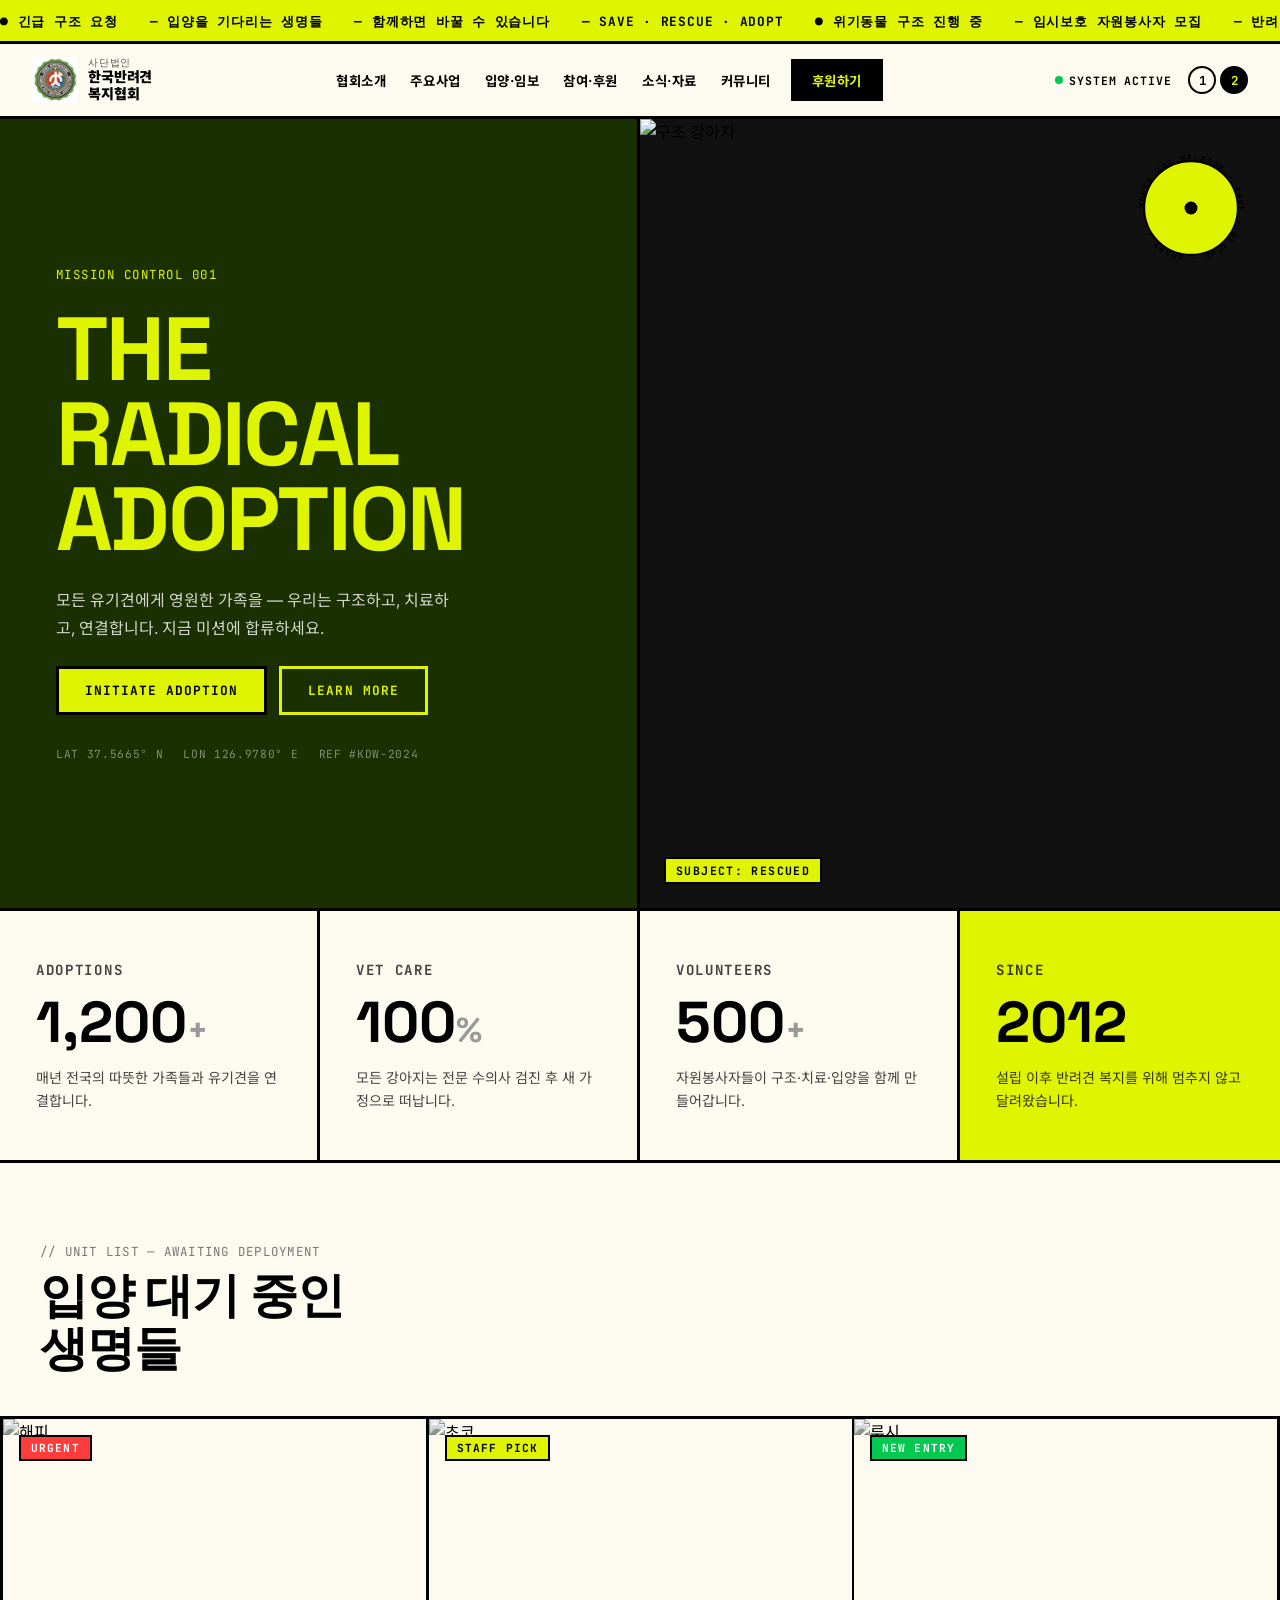
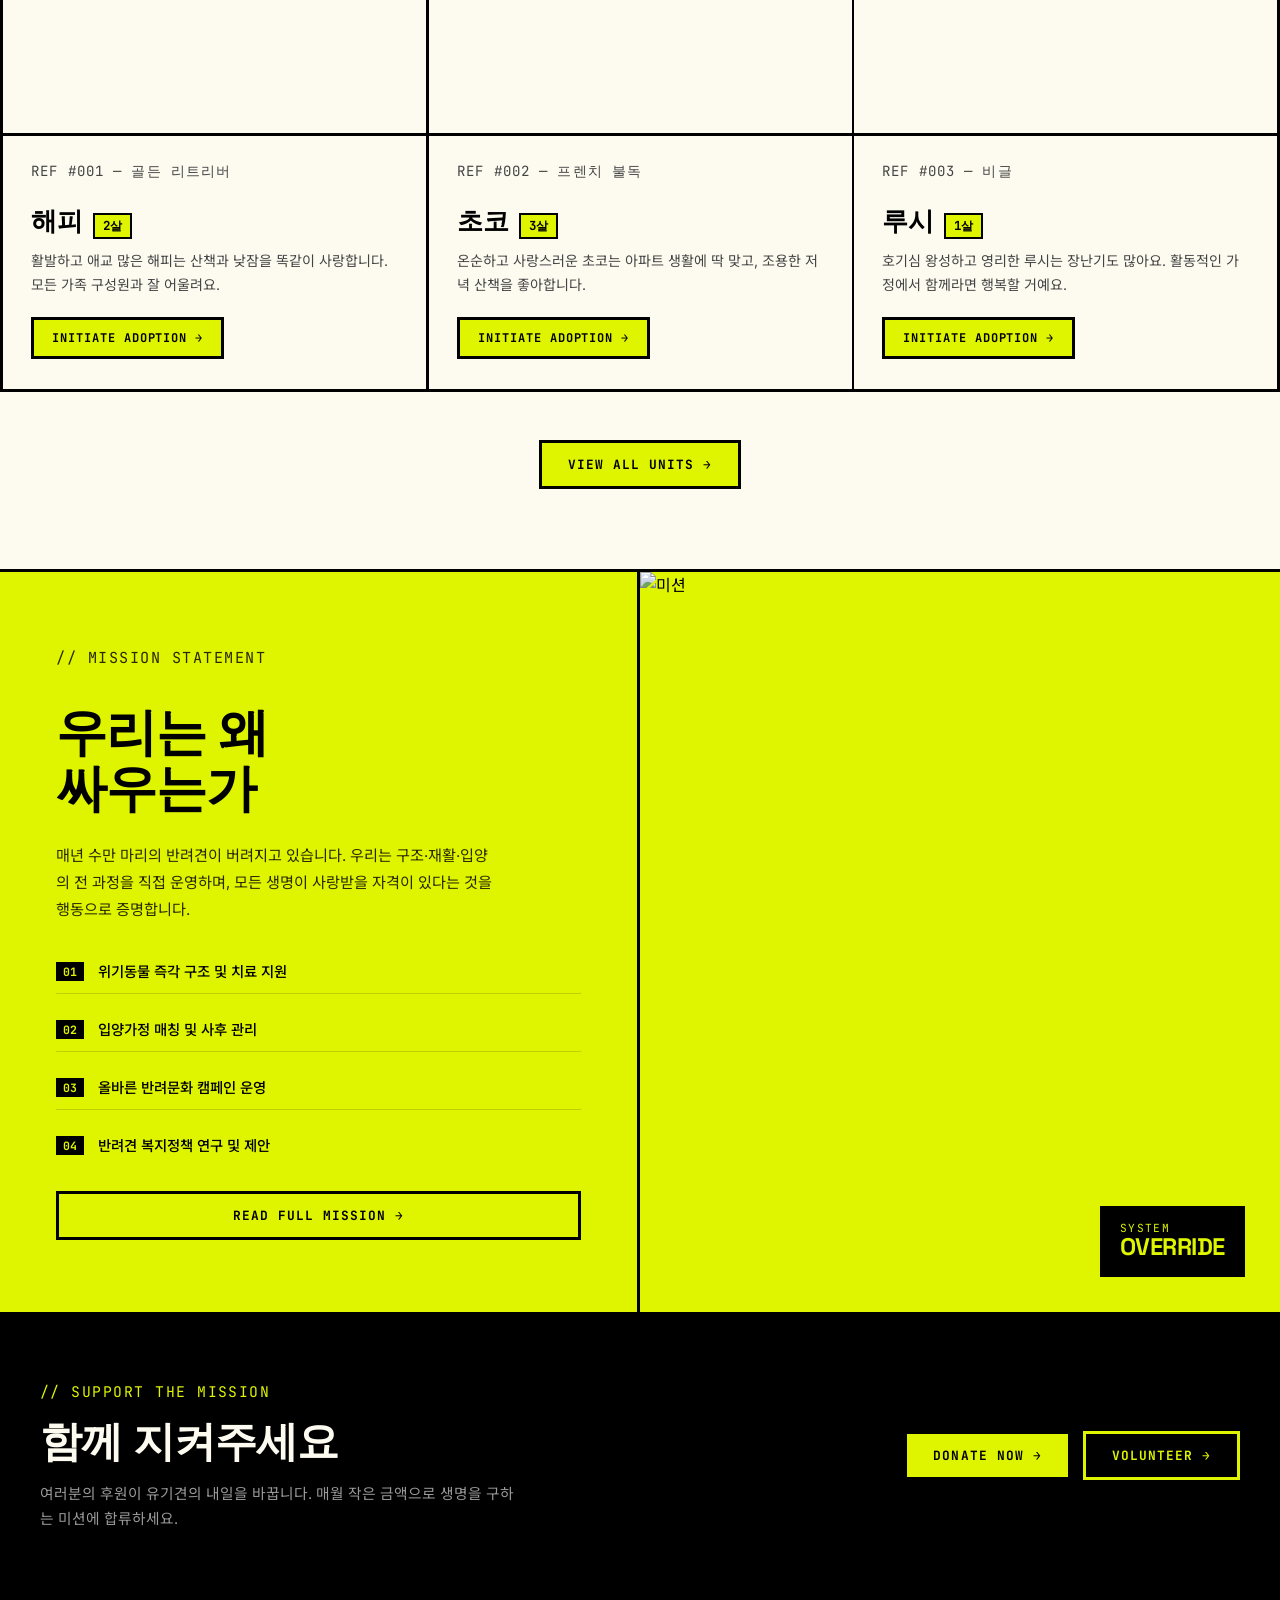
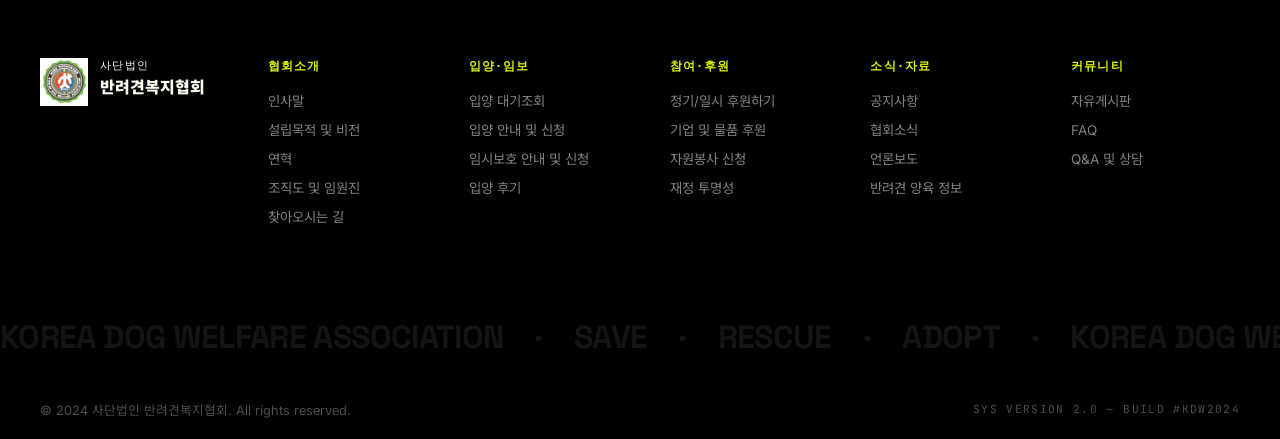
==== index2.html @ 57bcded6 "Add design v2 (Neo-Brutalism) with version switcher - index2.html: Neo-Brutalist design — Space Grot" ====
<!DOCTYPE html>
<html lang="ko">
<head>
  <meta charset="UTF-8" />
  <meta name="viewport" content="width=device-width, initial-scale=1.0" />
  <title>사단법인 반려견복지협회 — MISSION CONTROL</title>
  <link rel="preconnect" href="https://fonts.googleapis.com">
  <link rel="preconnect" href="https://fonts.gstatic.com" crossorigin>
  <link href="https://fonts.googleapis.com/css2?family=Space+Grotesk:wght@700;900&family=JetBrains+Mono:wght@400;700&family=Inter:wght@400;500;700&family=Noto+Sans+KR:wght@400;500;700;900&display=swap" rel="stylesheet">
  <link href="/style2.css" rel="stylesheet">
</head>
<body>

  <!-- ===== TICKER ===== -->
  <div class="ticker-wrap">
    <div class="ticker-track">
      <span>● 긴급 구조 요청</span>
      <span>— 입양을 기다리는 생명들</span>
      <span>— 함께하면 바꿀 수 있습니다</span>
      <span>— SAVE · RESCUE · ADOPT</span>
      <span>● 위기동물 구조 진행 중</span>
      <span>— 임시보호 자원봉사자 모집</span>
      <span>— 반려견 복지정책 연구</span>
      <span>— JOIN THE MISSION</span>
      <span>● 긴급 구조 요청</span>
      <span>— 입양을 기다리는 생명들</span>
      <span>— 함께하면 바꿀 수 있습니다</span>
      <span>— SAVE · RESCUE · ADOPT</span>
      <span>● 위기동물 구조 진행 중</span>
      <span>— 임시보호 자원봉사자 모집</span>
      <span>— 반려견 복지정책 연구</span>
      <span>— JOIN THE MISSION</span>
    </div>
  </div>

  <!-- ===== HEADER ===== -->
  <header class="site-header2" id="siteHeader">
    <div class="hd-grid">

      <a href="/index2.html" class="logo2">
        <img src="img/logo.png" alt="반려견복지협회 로고" class="logo2-img">
        <span class="logo2-texts">
          <span class="logo2-sub">사단법인</span>
          <span class="logo2-main">한국반려견<br>복지협회</span>
        </span>
      </a>

      <nav class="main-nav" id="mainNav">
        <ul class="nav-list2">
          <li class="nav-item2 has-sub">
            <a href="/about">협회소개</a>
            <ul class="sub-menu2">
              <li><a href="/about/greeting">인사말</a></li>
              <li><a href="/about/vision">설립목적 및 비전</a></li>
              <li><a href="/about/history">연혁</a></li>
              <li><a href="/about/organization">조직도 및 임원진</a></li>
              <li><a href="/about/location">찾아오시는 길</a></li>
            </ul>
          </li>
          <li class="nav-item2 has-sub">
            <a href="/business">주요사업</a>
            <ul class="sub-menu2">
              <li><a href="/business/rescue">위기동물 구조 및 치료</a></li>
              <li><a href="/business/adoption">유기견 입양지원</a></li>
              <li><a href="/business/campaign">올바른 반려문화 캠페인</a></li>
              <li><a href="/business/policy">반려견 복지정책 연구</a></li>
            </ul>
          </li>
          <li class="nav-item2 has-sub">
            <a href="/adopt">입양·임보</a>
            <ul class="sub-menu2">
              <li><a href="/adopt/list">입양 대기조회</a></li>
              <li><a href="/adopt/guide">입양 안내 및 신청</a></li>
              <li><a href="/adopt/foster">임시보호 안내 및 신청</a></li>
              <li><a href="/adopt/reviews">입양 후기</a></li>
            </ul>
          </li>
          <li class="nav-item2 has-sub">
            <a href="/support">참여·후원</a>
            <ul class="sub-menu2">
              <li><a href="/support/donate">정기/일시 후원하기</a></li>
              <li><a href="/support/corporate">기업 및 물품 후원</a></li>
              <li><a href="/support/volunteer">자원봉사 신청</a></li>
              <li><a href="/support/transparency">재정 투명성(사용내역)</a></li>
            </ul>
          </li>
          <li class="nav-item2 has-sub">
            <a href="/news">소식·자료</a>
            <ul class="sub-menu2">
              <li><a href="/news/notice">공지사항</a></li>
              <li><a href="/news/association">협회소식</a></li>
              <li><a href="/news/press">언론보도</a></li>
              <li><a href="/news/information">반려견 양육 정보</a></li>
              <li><a href="/news/reports">발간자료 및 리포트</a></li>
            </ul>
          </li>
          <li class="nav-item2 has-sub">
            <a href="/community">커뮤니티</a>
            <ul class="sub-menu2">
              <li><a href="/community/freeboard">자유게시판</a></li>
              <li><a href="/community/faq">FAQ (자주 묻는 질문)</a></li>
              <li><a href="/community/qna">Q&amp;A 및 상담</a></li>
            </ul>
          </li>
          <li class="nav-item2">
            <a href="/support/donate" class="nav-cta2">후원하기</a>
          </li>
        </ul>
      </nav>

      <div class="hd-right">
        <span class="sys-status"><span class="status-dot"></span>SYSTEM ACTIVE</span>
        <div class="ver-switcher">
          <a href="/index.html"  class="ver-btn">1</a>
          <a href="/index2.html" class="ver-btn ver-active">2</a>
        </div>
        <button class="hamburger" id="hamburger" aria-label="메뉴 열기">
          <span></span><span></span><span></span>
        </button>
      </div>

    </div>
  </header>

  <!-- ===== HERO ===== -->
  <section class="hero2">
    <div class="hero2-text">
      <p class="mission-label">MISSION CONTROL 001</p>
      <h1>THE<br>RADICAL<br>ADOPTION</h1>
      <p class="hero2-desc">모든 유기견에게 영원한 가족을 — 우리는 구조하고, 치료하고, 연결합니다. 지금 미션에 합류하세요.</p>
      <div class="hero2-btns">
        <a href="/adopt/list"  class="btn-brutal">INITIATE ADOPTION</a>
        <a href="/about"       class="btn-brutal btn-outline2">LEARN MORE</a>
      </div>
      <div class="hero2-coords">
        <span>LAT 37.5665° N</span>
        <span>LON 126.9780° E</span>
        <span>REF #KDW-2024</span>
      </div>
    </div>

    <div class="hero2-visual">
      <div class="hero2-img-box">
        <img src="https://images.unsplash.com/photo-1587300003388-59208cc962cb?w=700&q=80" alt="구조 강아지">
        <div class="img-label">SUBJECT: RESCUED</div>
      </div>
      <div class="rotating-badge" aria-hidden="true">
        <svg viewBox="0 0 200 200" xmlns="http://www.w3.org/2000/svg">
          <defs>
            <path id="circ" d="M100,100 m-72,0 a72,72 0 1,1 144,0 a72,72 0 1,1 -144,0"/>
          </defs>
          <circle cx="100" cy="100" r="72" fill="#DFF500" stroke="#000" stroke-width="3"/>
          <circle cx="100" cy="100" r="10" fill="#000"/>
          <text font-family="JetBrains Mono, monospace" font-size="13" font-weight="700" fill="#000" letter-spacing="2">
            <textPath href="#circ">KOREA DOG WELFARE · SAVE · RESCUE · ADOPT · </textPath>
          </text>
        </svg>
      </div>
    </div>
  </section>

  <!-- ===== STATS ===== -->
  <section class="stats2">
    <div class="stats2-grid">
      <div class="stat2-card">
        <p class="stat2-label">ADOPTIONS</p>
        <h2>1,200<span>+</span></h2>
        <p>매년 전국의 따뜻한 가족들과 유기견을 연결합니다.</p>
      </div>
      <div class="stat2-card">
        <p class="stat2-label">VET CARE</p>
        <h2>100<span>%</span></h2>
        <p>모든 강아지는 전문 수의사 검진 후 새 가정으로 떠납니다.</p>
      </div>
      <div class="stat2-card">
        <p class="stat2-label">VOLUNTEERS</p>
        <h2>500<span>+</span></h2>
        <p>자원봉사자들이 구조·치료·입양을 함께 만들어갑니다.</p>
      </div>
      <div class="stat2-card stat2-card--yellow">
        <p class="stat2-label">SINCE</p>
        <h2>2012</h2>
        <p>설립 이후 반려견 복지를 위해 멈추지 않고 달려왔습니다.</p>
      </div>
    </div>
  </section>

  <!-- ===== DOG CARDS ===== -->
  <section class="dogs2">
    <div class="dogs2-header">
      <p class="section-mono">// UNIT LIST — AWAITING DEPLOYMENT</p>
      <h2>입양 대기 중인<br>생명들</h2>
    </div>
    <div class="dogs2-grid">

      <div class="dog2-card" data-tilt>
        <div class="dog2-sticker sticker-urgent">URGENT</div>
        <div class="dog2-photo">
          <img src="https://images.unsplash.com/photo-1552053831-71594a27632d?w=600&q=80" alt="해피">
        </div>
        <div class="dog2-body">
          <p class="dog2-ref">REF #001 — 골든 리트리버</p>
          <h3>해피 <span class="dog2-age">2살</span></h3>
          <p>활발하고 애교 많은 해피는 산책과 낮잠을 똑같이 사랑합니다. 모든 가족 구성원과 잘 어울려요.</p>
          <a href="/adopt/guide" class="btn-brutal btn-sm">INITIATE ADOPTION →</a>
        </div>
      </div>

      <div class="dog2-card" data-tilt>
        <div class="dog2-sticker sticker-pick">STAFF PICK</div>
        <div class="dog2-photo">
          <img src="https://images.unsplash.com/photo-1583512603805-3cc6b41f3edb?w=600&q=80" alt="초코">
        </div>
        <div class="dog2-body">
          <p class="dog2-ref">REF #002 — 프렌치 불독</p>
          <h3>초코 <span class="dog2-age">3살</span></h3>
          <p>온순하고 사랑스러운 초코는 아파트 생활에 딱 맞고, 조용한 저녁 산책을 좋아합니다.</p>
          <a href="/adopt/guide" class="btn-brutal btn-sm">INITIATE ADOPTION →</a>
        </div>
      </div>

      <div class="dog2-card" data-tilt>
        <div class="dog2-sticker sticker-new">NEW ENTRY</div>
        <div class="dog2-photo">
          <img src="https://images.unsplash.com/photo-1598133894008-61f7fdb8cc3a?w=600&q=80" alt="루시">
        </div>
        <div class="dog2-body">
          <p class="dog2-ref">REF #003 — 비글</p>
          <h3>루시 <span class="dog2-age">1살</span></h3>
          <p>호기심 왕성하고 영리한 루시는 장난기도 많아요. 활동적인 가정에서 함께라면 행복할 거예요.</p>
          <a href="/adopt/guide" class="btn-brutal btn-sm">INITIATE ADOPTION →</a>
        </div>
      </div>

    </div>
    <div class="dogs2-more">
      <a href="/adopt/list" class="btn-brutal">VIEW ALL UNITS →</a>
    </div>
  </section>

  <!-- ===== MISSION ===== -->
  <section class="mission2">
    <div class="mission2-inner">
      <div class="mission2-text">
        <p class="section-mono">// MISSION STATEMENT</p>
        <h2>우리는 왜<br>싸우는가</h2>
        <p>매년 수만 마리의 반려견이 버려지고 있습니다. 우리는 구조·재활·입양의 전 과정을 직접 운영하며, 모든 생명이 사랑받을 자격이 있다는 것을 행동으로 증명합니다.</p>
        <ul class="mission2-list">
          <li><span>01</span>위기동물 즉각 구조 및 치료 지원</li>
          <li><span>02</span>입양가정 매칭 및 사후 관리</li>
          <li><span>03</span>올바른 반려문화 캠페인 운영</li>
          <li><span>04</span>반려견 복지정책 연구 및 제안</li>
        </ul>
        <a href="/about/vision" class="btn-brutal">READ FULL MISSION →</a>
      </div>
      <div class="mission2-img">
        <img src="https://images.unsplash.com/photo-1561037404-61cd46aa615b?w=600&q=80" alt="미션">
        <div class="mission2-badge">
          <p class="mono-sm">SYSTEM</p>
          <p class="mono-lg">OVERRIDE</p>
        </div>
      </div>
    </div>
  </section>

  <!-- ===== SUPPORT CTA ===== -->
  <section class="cta2">
    <div class="cta2-inner">
      <div>
        <p class="section-mono">// SUPPORT THE MISSION</p>
        <h2>함께 지켜주세요</h2>
        <p>여러분의 후원이 유기견의 내일을 바꿉니다. 매월 작은 금액으로 생명을 구하는 미션에 합류하세요.</p>
      </div>
      <div class="cta2-btns">
        <a href="/support/donate"    class="btn-brutal">DONATE NOW →</a>
        <a href="/support/volunteer" class="btn-brutal btn-outline2">VOLUNTEER →</a>
      </div>
    </div>
  </section>

  <!-- ===== FOOTER ===== -->
  <footer class="footer2">
    <div class="footer2-top">
      <div class="footer2-brand">
        <img src="img/logo.png" alt="로고" class="footer2-logo-img">
        <div>
          <p class="mono-sm">사단법인</p>
          <p class="footer2-name">반려견복지협회</p>
        </div>
      </div>
      <div class="footer2-cols">
        <div class="footer2-col">
          <h5>협회소개</h5>
          <ul>
            <li><a href="/about/greeting">인사말</a></li>
            <li><a href="/about/vision">설립목적 및 비전</a></li>
            <li><a href="/about/history">연혁</a></li>
            <li><a href="/about/organization">조직도 및 임원진</a></li>
            <li><a href="/about/location">찾아오시는 길</a></li>
          </ul>
        </div>
        <div class="footer2-col">
          <h5>입양·임보</h5>
          <ul>
            <li><a href="/adopt/list">입양 대기조회</a></li>
            <li><a href="/adopt/guide">입양 안내 및 신청</a></li>
            <li><a href="/adopt/foster">임시보호 안내 및 신청</a></li>
            <li><a href="/adopt/reviews">입양 후기</a></li>
          </ul>
        </div>
        <div class="footer2-col">
          <h5>참여·후원</h5>
          <ul>
            <li><a href="/support/donate">정기/일시 후원하기</a></li>
            <li><a href="/support/corporate">기업 및 물품 후원</a></li>
            <li><a href="/support/volunteer">자원봉사 신청</a></li>
            <li><a href="/support/transparency">재정 투명성</a></li>
          </ul>
        </div>
        <div class="footer2-col">
          <h5>소식·자료</h5>
          <ul>
            <li><a href="/news/notice">공지사항</a></li>
            <li><a href="/news/association">협회소식</a></li>
            <li><a href="/news/press">언론보도</a></li>
            <li><a href="/news/information">반려견 양육 정보</a></li>
          </ul>
        </div>
        <div class="footer2-col">
          <h5>커뮤니티</h5>
          <ul>
            <li><a href="/community/freeboard">자유게시판</a></li>
            <li><a href="/community/faq">FAQ</a></li>
            <li><a href="/community/qna">Q&amp;A 및 상담</a></li>
          </ul>
        </div>
      </div>
    </div>
    <div class="footer2-marquee" aria-hidden="true">
      <span>KOREA DOG WELFARE ASSOCIATION</span>
      <span>·</span>
      <span>SAVE</span>
      <span>·</span>
      <span>RESCUE</span>
      <span>·</span>
      <span>ADOPT</span>
      <span>·</span>
      <span>KOREA DOG WELFARE ASSOCIATION</span>
      <span>·</span>
      <span>SAVE</span>
      <span>·</span>
      <span>RESCUE</span>
      <span>·</span>
      <span>ADOPT</span>
      <span>·</span>
    </div>
    <div class="footer2-bottom">
      <p>© 2024 사단법인 반려견복지협회. All rights reserved.</p>
      <p class="mono-sm">SYS VERSION 2.0 — BUILD #KDW2024</p>
    </div>
  </footer>

  <script defer src="/main.js"></script>
  <script>
    // 3D Tilt effect on dog cards
    document.querySelectorAll('[data-tilt]').forEach(card => {
      card.addEventListener('mousemove', e => {
        const r = card.getBoundingClientRect();
        const x = (e.clientX - r.left) / r.width  - 0.5;
        const y = (e.clientY - r.top)  / r.height - 0.5;
        card.style.transform = `perspective(600px) rotateY(${x * 12}deg) rotateX(${-y * 12}deg) translateY(-5px)`;
      });
      card.addEventListener('mouseleave', () => {
        card.style.transform = '';
      });
    });
  </script>
</body>
</html>
---- style2.css ----
/* ===== RESET & BASE ===== */
*, *::before, *::after { box-sizing: border-box; margin: 0; padding: 0; }

:root {
  --yellow:  #DFF500;
  --green:   #1A3001;
  --cream:   #FDFBF0;
  --black:   #000000;
  --border:  3px solid #000;
  --font-head: 'Space Grotesk', sans-serif;
  --font-mono: 'JetBrains Mono', monospace;
  --font-body: 'Inter', 'Noto Sans KR', sans-serif;
  --ease:    cubic-bezier(0.23, 1, 0.32, 1);
}

html { scroll-behavior: smooth; }

body {
  font-family: var(--font-body);
  background: var(--cream);
  color: var(--black);
  cursor: crosshair;
  -webkit-font-smoothing: antialiased;
}

img { display: block; max-width: 100%; }
a   { text-decoration: none; color: inherit; }
ul  { list-style: none; }

/* ===== TICKER ===== */
.ticker-wrap {
  background: var(--yellow);
  border-bottom: var(--border);
  overflow: hidden;
  white-space: nowrap;
  padding: 10px 0;
}
.ticker-track {
  display: inline-flex;
  gap: 32px;
  animation: ticker 28s linear infinite;
}
.ticker-track span {
  font-family: var(--font-mono);
  font-size: .8rem;
  font-weight: 700;
  text-transform: uppercase;
  letter-spacing: .06em;
}
@keyframes ticker {
  from { transform: translateX(0); }
  to   { transform: translateX(-50%); }
}

/* ===== HEADER ===== */
.site-header2 {
  position: sticky;
  top: 0;
  z-index: 100;
  background: var(--cream);
  border-bottom: var(--border);
}
.hd-grid {
  display: grid;
  grid-template-columns: auto 1fr auto;
  align-items: center;
  padding: 0 32px;
  height: 72px;
  gap: 24px;
}

/* Logo */
.logo2 {
  display: flex;
  align-items: center;
  gap: 10px;
  cursor: crosshair;
}
.logo2-img {
  width: 46px;
  height: 46px;
  object-fit: contain;
  flex-shrink: 0;
}
.logo2-texts {
  display: flex;
  flex-direction: column;
  line-height: 1.2;
}
.logo2-sub  { font-family: var(--font-mono); font-size: .62rem; letter-spacing: .08em; color: #555; }
.logo2-main { font-family: var(--font-body); font-size: .88rem; font-weight: 900; letter-spacing: -.01em; }

/* Nav */
.nav-list2 {
  display: flex;
  align-items: center;
  justify-content: center;
  gap: 0;
}
.nav-item2 { position: relative; }
.nav-item2 > a {
  display: block;
  padding: 8px 12px;
  font-family: var(--font-body);
  font-size: .84rem;
  font-weight: 700;
  text-transform: uppercase;
  letter-spacing: .04em;
  transition: background var(--ease) .15s, color .15s;
}
.nav-item2 > a:hover { background: var(--yellow); }

.nav-cta2 {
  background: var(--black) !important;
  color: var(--yellow) !important;
  padding: 8px 18px !important;
  margin-left: 8px;
  border: var(--border);
  font-weight: 700;
}
.nav-cta2:hover { background: var(--yellow) !important; color: var(--black) !important; }

/* Dropdown */
.sub-menu2 {
  display: none;
  position: absolute;
  top: 100%;
  left: 0;
  width: max-content;
  background: var(--cream);
  border: var(--border);
  z-index: 200;
}
.sub-menu2 li a {
  display: block;
  padding: 10px 20px;
  font-size: .84rem;
  font-weight: 500;
  white-space: nowrap;
  border-bottom: 1px solid rgba(0,0,0,.1);
  transition: background .15s;
}
.sub-menu2 li:last-child a { border-bottom: none; }
.sub-menu2 li a:hover { background: var(--yellow); }
.has-sub:hover .sub-menu2 { display: block; }

/* Right side of header */
.hd-right {
  display: flex;
  align-items: center;
  gap: 16px;
}
.sys-status {
  display: flex;
  align-items: center;
  gap: 6px;
  font-family: var(--font-mono);
  font-size: .72rem;
  font-weight: 700;
  letter-spacing: .08em;
  color: var(--black);
  white-space: nowrap;
}
.status-dot {
  width: 8px;
  height: 8px;
  border-radius: 50%;
  background: #00c851;
  animation: pulse 1.8s ease-in-out infinite;
}
@keyframes pulse {
  0%, 100% { opacity: 1; }
  50%       { opacity: .3; }
}

/* Version switcher (shared) */
.ver-switcher {
  display: flex;
  gap: 4px;
}
.ver-btn {
  display: inline-flex;
  align-items: center;
  justify-content: center;
  width: 28px;
  height: 28px;
  border-radius: 50%;
  font-family: var(--font-mono);
  font-size: .78rem;
  font-weight: 700;
  border: 2px solid var(--black);
  color: var(--black);
  transition: background .15s;
  cursor: crosshair;
}
.ver-btn:hover { background: var(--yellow); }
.ver-active    { background: var(--black); color: var(--yellow) !important; }

/* Hamburger */
.hamburger {
  display: none;
  flex-direction: column;
  gap: 5px;
  background: none;
  border: none;
  cursor: crosshair;
  padding: 4px;
}
.hamburger span {
  display: block;
  width: 24px;
  height: 2px;
  background: var(--black);
  border-radius: 0;
  transition: .3s;
}
.hamburger.active span:nth-child(1) { transform: translateY(7px) rotate(45deg); }
.hamburger.active span:nth-child(2) { opacity: 0; }
.hamburger.active span:nth-child(3) { transform: translateY(-7px) rotate(-45deg); }

/* ===== HERO ===== */
.hero2 {
  display: grid;
  grid-template-columns: 1fr 1fr;
  min-height: 88vh;
  border-bottom: var(--border);
}
.hero2-text {
  background: var(--green);
  color: #fff;
  padding: 72px 56px;
  display: flex;
  flex-direction: column;
  justify-content: center;
  gap: 24px;
  border-right: var(--border);
}
.mission-label {
  font-family: var(--font-mono);
  font-size: .78rem;
  letter-spacing: .12em;
  color: var(--yellow);
  text-transform: uppercase;
}
.hero2-text h1 {
  font-family: var(--font-head);
  font-size: clamp(3.5rem, 7vw, 6rem);
  font-weight: 900;
  line-height: .95;
  letter-spacing: -.03em;
  text-transform: uppercase;
  color: var(--yellow);
}
.hero2-desc {
  font-size: 1rem;
  line-height: 1.75;
  color: rgba(255,255,255,.8);
  max-width: 400px;
}
.hero2-btns { display: flex; gap: 12px; flex-wrap: wrap; }
.hero2-coords {
  display: flex;
  gap: 20px;
  flex-wrap: wrap;
  font-family: var(--font-mono);
  font-size: .7rem;
  letter-spacing: .06em;
  color: rgba(255,255,255,.45);
  text-transform: uppercase;
  margin-top: 8px;
}

/* Hero visual */
.hero2-visual {
  position: relative;
  overflow: hidden;
  background: #111;
}
.hero2-img-box {
  position: relative;
  width: 100%;
  height: 100%;
}
.hero2-img-box img {
  width: 100%;
  height: 100%;
  object-fit: cover;
  filter: grayscale(20%) contrast(1.05);
  transition: filter .6s var(--ease);
}
.hero2-img-box:hover img { filter: grayscale(0%) contrast(1.1); }
.img-label {
  position: absolute;
  bottom: 24px;
  left: 24px;
  font-family: var(--font-mono);
  font-size: .72rem;
  font-weight: 700;
  letter-spacing: .12em;
  background: var(--yellow);
  color: var(--black);
  padding: 4px 10px;
  border: 2px solid var(--black);
  text-transform: uppercase;
}

/* Rotating badge */
.rotating-badge {
  position: absolute;
  top: 24px;
  right: 24px;
  width: 130px;
  height: 130px;
  animation: spin 10s linear infinite;
}
@keyframes spin {
  from { transform: rotate(0deg); }
  to   { transform: rotate(360deg); }
}

/* ===== BUTTONS ===== */
.btn-brutal {
  display: inline-flex;
  align-items: center;
  justify-content: center;
  padding: 13px 26px;
  font-family: var(--font-mono);
  font-size: .8rem;
  font-weight: 700;
  letter-spacing: .08em;
  text-transform: uppercase;
  background: var(--yellow);
  color: var(--black);
  border: var(--border);
  cursor: crosshair;
  transition: transform var(--ease) .15s, box-shadow var(--ease) .15s;
  white-space: nowrap;
}
.btn-brutal:hover {
  transform: translate(-3px, -3px);
  box-shadow: 5px 5px 0 var(--black);
}
.btn-outline2 {
  background: transparent;
  color: var(--yellow);
  border-color: var(--yellow);
}
.btn-outline2:hover { background: rgba(223,245,0,.12); }
.btn-sm { padding: 10px 18px; font-size: .75rem; }

/* ===== STATS ===== */
.stats2 { border-bottom: var(--border); }
.stats2-grid {
  display: grid;
  grid-template-columns: repeat(4, 1fr);
}
.stat2-card {
  padding: 48px 36px;
  border-right: var(--border);
}
.stat2-card:last-child { border-right: none; }
.stat2-card--yellow { background: var(--yellow); }
.stat2-label {
  font-family: var(--font-mono);
  font-size: .72rem;
  font-weight: 700;
  letter-spacing: .12em;
  text-transform: uppercase;
  color: #666;
  margin-bottom: 12px;
}
.stat2-card--yellow .stat2-label { color: #3a3a00; }
.stat2-card h2 {
  font-family: var(--font-head);
  font-size: clamp(2.8rem, 4.5vw, 4rem);
  font-weight: 900;
  line-height: 1;
  margin-bottom: 14px;
}
.stat2-card h2 span { font-size: 60%; color: #999; }
.stat2-card--yellow h2 span { color: #5a6000; }
.stat2-card p { font-size: .88rem; line-height: 1.65; color: #444; }
.stat2-card--yellow p { color: #3a3a00; }

/* ===== DOG CARDS ===== */
.dogs2 {
  padding: 80px 0;
  border-bottom: var(--border);
}
.dogs2-header {
  padding: 0 40px;
  margin-bottom: 40px;
}
.section-mono {
  font-family: var(--font-mono);
  font-size: .78rem;
  letter-spacing: .1em;
  color: #777;
  margin-bottom: 10px;
}
.dogs2-header h2 {
  font-family: var(--font-head);
  font-size: clamp(2rem, 4vw, 3rem);
  font-weight: 900;
  line-height: 1.1;
  letter-spacing: -.02em;
  text-transform: uppercase;
}
.dogs2-grid {
  display: grid;
  grid-template-columns: repeat(auto-fill, minmax(340px, 1fr));
  border-top: var(--border);
  border-left: var(--border);
}
.dog2-card {
  border-right: var(--border);
  border-bottom: var(--border);
  position: relative;
  transition: transform var(--ease) .2s;
  will-change: transform;
  background: var(--cream);
}

.dog2-sticker {
  position: absolute;
  top: 16px;
  left: 16px;
  z-index: 2;
  font-family: var(--font-mono);
  font-size: .7rem;
  font-weight: 700;
  letter-spacing: .1em;
  text-transform: uppercase;
  padding: 4px 10px;
  border: 2px solid var(--black);
}
.sticker-urgent { background: #ff3b3b; color: #fff; }
.sticker-pick   { background: var(--yellow); color: var(--black); }
.sticker-new    { background: #00c851; color: #fff; }

.dog2-photo {
  aspect-ratio: 4 / 3;
  overflow: hidden;
  border-bottom: var(--border);
}
.dog2-photo img {
  width: 100%;
  height: 100%;
  object-fit: cover;
  filter: grayscale(80%);
  transition: filter .5s var(--ease), transform .5s var(--ease);
}
.dog2-card:hover .dog2-photo img {
  filter: grayscale(0%);
  transform: scale(1.03);
}

.dog2-body { padding: 24px 28px 30px; }
.dog2-ref {
  font-family: var(--font-mono);
  font-size: .7rem;
  letter-spacing: .08em;
  color: #888;
  text-transform: uppercase;
  margin-bottom: 8px;
}
.dog2-body h3 {
  font-family: var(--font-head);
  font-size: 1.6rem;
  font-weight: 700;
  margin-bottom: 10px;
  text-transform: uppercase;
  display: flex;
  align-items: baseline;
  gap: 10px;
}
.dog2-age {
  font-family: var(--font-mono);
  font-size: .78rem;
  font-weight: 700;
  background: var(--yellow);
  border: 2px solid var(--black);
  padding: 2px 8px;
  color: var(--black);
}
.dog2-body p {
  font-size: .88rem;
  line-height: 1.7;
  color: #444;
  margin-bottom: 20px;
}

.dogs2-more {
  display: flex;
  justify-content: center;
  padding: 48px 40px 0;
}

/* ===== MISSION ===== */
.mission2 {
  background: var(--yellow);
  border-bottom: var(--border);
}
.mission2-inner {
  display: grid;
  grid-template-columns: 1fr 1fr;
}
.mission2-text {
  padding: 72px 56px;
  border-right: var(--border);
  display: flex;
  flex-direction: column;
  gap: 24px;
}
.mission2-text h2 {
  font-family: var(--font-head);
  font-size: clamp(2rem, 4vw, 3.2rem);
  font-weight: 900;
  line-height: 1.1;
  letter-spacing: -.02em;
  text-transform: uppercase;
}
.mission2-text > p {
  font-size: .95rem;
  line-height: 1.8;
  color: #2a2a00;
  max-width: 440px;
}
.mission2-list { display: flex; flex-direction: column; gap: 12px; }
.mission2-list li {
  display: flex;
  align-items: flex-start;
  gap: 14px;
  font-size: .9rem;
  font-weight: 500;
  color: var(--black);
  padding: 12px 0;
  border-bottom: 1px solid rgba(0,0,0,.15);
}
.mission2-list li:last-child { border-bottom: none; }
.mission2-list li span {
  font-family: var(--font-mono);
  font-size: .72rem;
  font-weight: 700;
  background: var(--black);
  color: var(--yellow);
  padding: 2px 7px;
  flex-shrink: 0;
  margin-top: 2px;
}

.mission2-img {
  position: relative;
  overflow: hidden;
}
.mission2-img img {
  width: 100%;
  height: 100%;
  object-fit: cover;
  filter: grayscale(40%);
}
.mission2-badge {
  position: absolute;
  bottom: 32px;
  right: 32px;
  background: var(--black);
  color: var(--yellow);
  padding: 16px 20px;
  border: var(--border);
  border-color: var(--yellow);
  line-height: 1.1;
}
.mono-sm { font-family: var(--font-mono); font-size: .7rem; letter-spacing: .12em; text-transform: uppercase; }
.mono-lg { font-family: var(--font-head); font-size: 1.5rem; font-weight: 900; letter-spacing: -.02em; text-transform: uppercase; }

/* ===== CTA ===== */
.cta2 {
  background: var(--black);
  border-bottom: var(--border);
  padding: 64px 40px;
}
.cta2-inner {
  display: flex;
  align-items: center;
  justify-content: space-between;
  gap: 40px;
  flex-wrap: wrap;
}
.cta2-inner .section-mono { color: var(--yellow); }
.cta2-inner h2 {
  font-family: var(--font-head);
  font-size: clamp(1.8rem, 3.5vw, 2.6rem);
  font-weight: 900;
  color: var(--cream);
  letter-spacing: -.02em;
  text-transform: uppercase;
  margin: 10px 0 12px;
}
.cta2-inner > div > p {
  font-size: .92rem;
  color: rgba(255,255,255,.6);
  line-height: 1.7;
  max-width: 480px;
}
.cta2-btns { display: flex; gap: 12px; flex-wrap: wrap; flex-shrink: 0; }

/* ===== FOOTER ===== */
.footer2 {
  background: var(--black);
  color: var(--cream);
  border-top: var(--border);
}
.footer2-top {
  display: grid;
  grid-template-columns: auto 1fr;
  gap: 48px;
  padding: 56px 40px;
  border-bottom: var(--border);
}
.footer2-brand {
  display: flex;
  align-items: flex-start;
  gap: 12px;
  min-width: 180px;
}
.footer2-logo-img {
  width: 48px;
  height: 48px;
  object-fit: contain;
  filter: brightness(1.2);
}
.footer2-name {
  font-family: var(--font-body);
  font-size: 1rem;
  font-weight: 900;
  color: var(--cream);
  line-height: 1.3;
  margin-top: 4px;
}
.footer2-cols {
  display: grid;
  grid-template-columns: repeat(5, 1fr);
  gap: 32px;
}
.footer2-col h5 {
  font-family: var(--font-mono);
  font-size: .72rem;
  font-weight: 700;
  letter-spacing: .1em;
  text-transform: uppercase;
  color: var(--yellow);
  margin-bottom: 16px;
}
.footer2-col ul li { margin-bottom: 9px; }
.footer2-col ul li a {
  font-size: .84rem;
  color: rgba(255,255,255,.5);
  transition: color .15s;
  white-space: nowrap;
}
.footer2-col ul li a:hover { color: var(--yellow); }

/* Footer marquee */
.footer2-marquee {
  display: flex;
  gap: 32px;
  overflow: hidden;
  border-top: var(--border);
  border-bottom: var(--border);
  padding: 20px 0;
  animation: ticker 22s linear infinite;
  white-space: nowrap;
}
.footer2-marquee span {
  font-family: var(--font-head);
  font-size: 2rem;
  font-weight: 900;
  letter-spacing: -.02em;
  text-transform: uppercase;
  color: rgba(255,255,255,.08);
  flex-shrink: 0;
}

.footer2-bottom {
  display: flex;
  justify-content: space-between;
  align-items: center;
  padding: 20px 40px;
  font-size: .8rem;
  color: rgba(255,255,255,.3);
}

/* ===== RESPONSIVE ===== */
@media (max-width: 1100px) {
  .stats2-grid { grid-template-columns: repeat(2, 1fr); }
  .stat2-card:nth-child(2) { border-right: none; }
  .stat2-card:nth-child(3) { border-right: var(--border); border-top: var(--border); }
  .stat2-card:nth-child(4) { border-top: var(--border); }
  .footer2-cols { grid-template-columns: repeat(3, 1fr); }
}

@media (max-width: 960px) {
  .hamburger { display: flex; }

  .main-nav {
    display: none;
    position: fixed;
    top: 72px; left: 0; right: 0; bottom: 0;
    background: var(--cream);
    overflow-y: auto;
    flex-direction: column;
    padding: 16px 24px 32px;
    z-index: 99;
    border-top: var(--border);
  }
  .main-nav.open { display: flex; }

  .nav-list2 {
    flex-direction: column;
    align-items: flex-start;
    gap: 0;
    width: 100%;
  }
  .nav-item2 { width: 100%; }
  .nav-item2 > a {
    padding: 14px 8px;
    border-bottom: 1px solid rgba(0,0,0,.1);
  }
  .sub-menu2 {
    position: static;
    display: block;
    border: none;
    border-left: 3px solid var(--black);
    margin: 4px 0 8px 16px;
    background: rgba(0,0,0,.04);
  }
  .nav-cta2 { margin-top: 12px; text-align: center; width: 100%; }

  .hero2 { grid-template-columns: 1fr; min-height: auto; }
  .hero2-text { padding: 56px 32px; border-right: none; border-bottom: var(--border); }
  .hero2-visual { min-height: 360px; }

  .mission2-inner { grid-template-columns: 1fr; }
  .mission2-text  { border-right: none; border-bottom: var(--border); padding: 48px 32px; }
  .mission2-img   { min-height: 300px; }

  .cta2-inner { flex-direction: column; }
  .footer2-top { grid-template-columns: 1fr; }
  .footer2-cols { grid-template-columns: repeat(2, 1fr); }
  .hd-grid { padding: 0 20px; gap: 12px; }
  .sys-status { display: none; }
}

@media (max-width: 600px) {
  .dogs2-grid { grid-template-columns: 1fr; }
  .stats2-grid { grid-template-columns: 1fr; }
  .stat2-card { border-right: none; border-top: var(--border); }
  .stat2-card:first-child { border-top: none; }
  .footer2-cols { grid-template-columns: 1fr 1fr; }
  .footer2-bottom { flex-direction: column; gap: 8px; text-align: center; }
  .hero2-text h1 { font-size: 3rem; }
  .dogs2-header  { padding: 0 24px; }
  .dogs2-more    { padding: 32px 24px 0; }
}
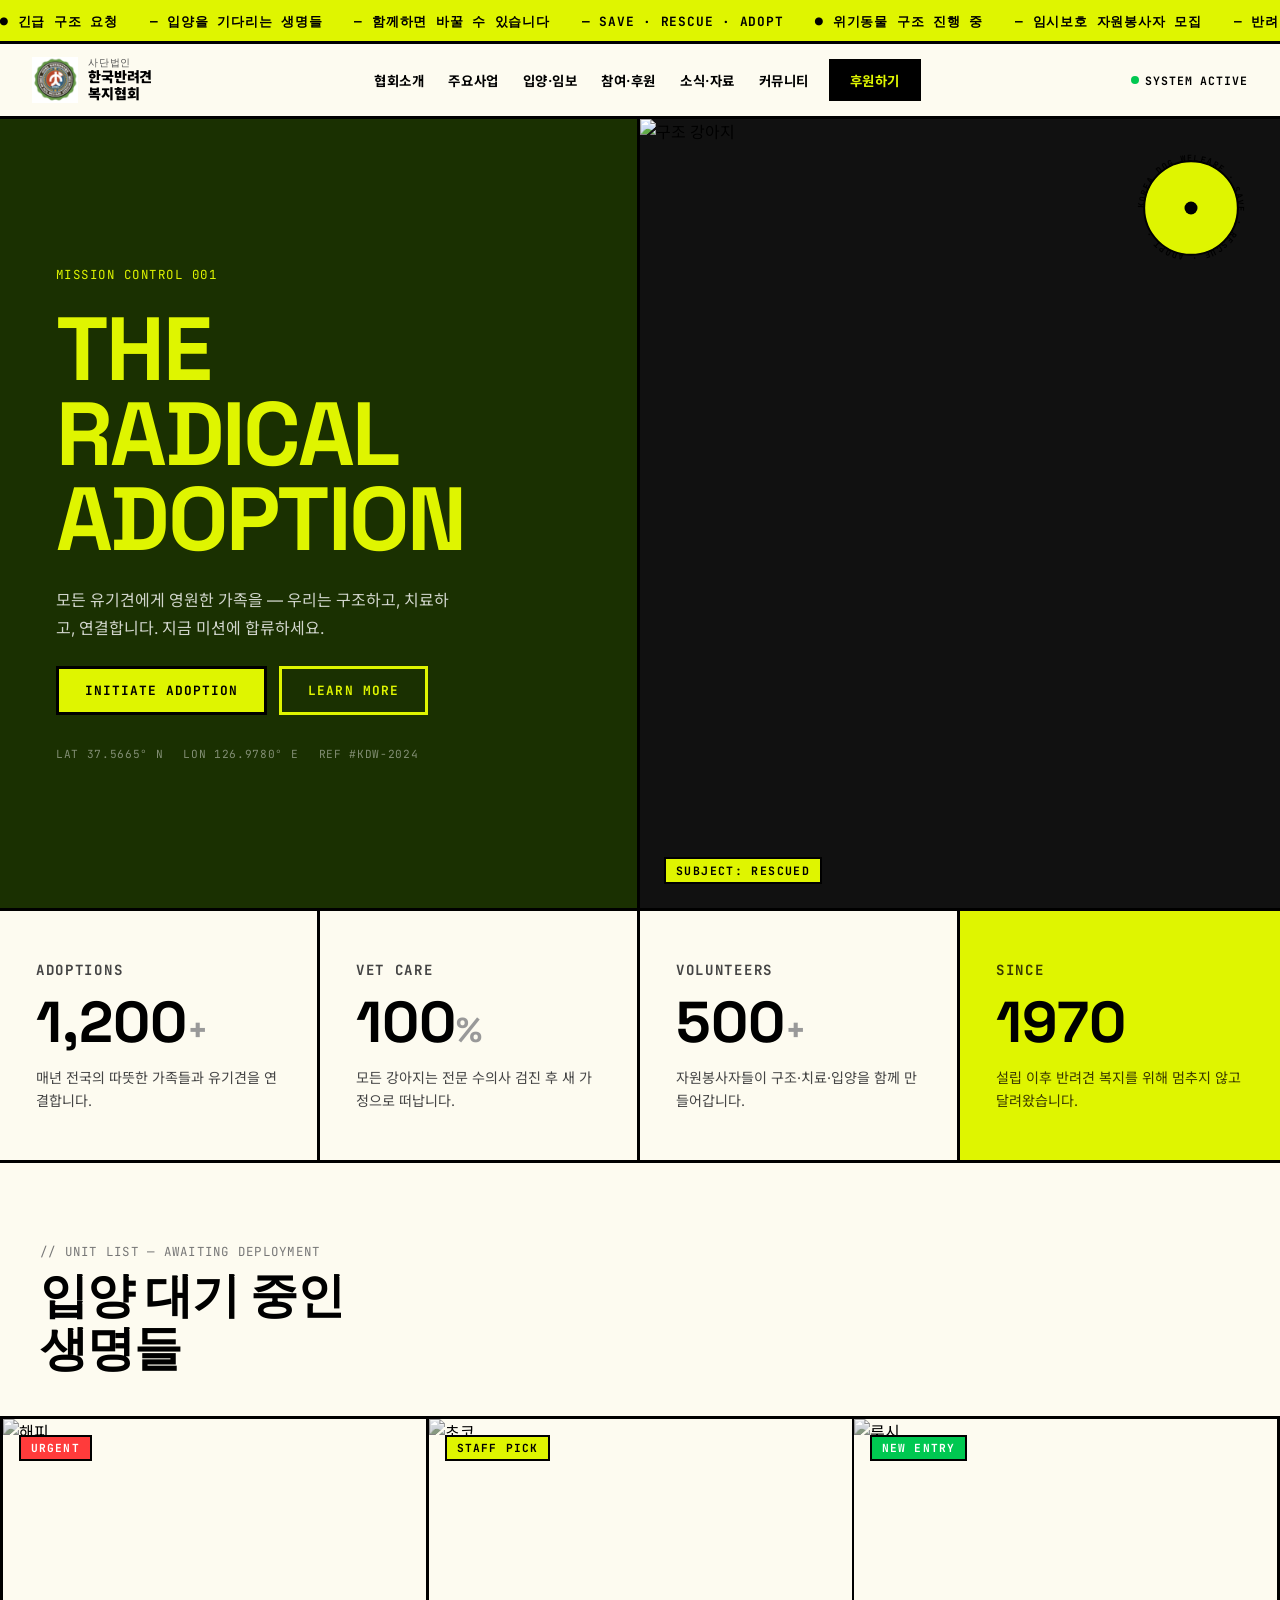
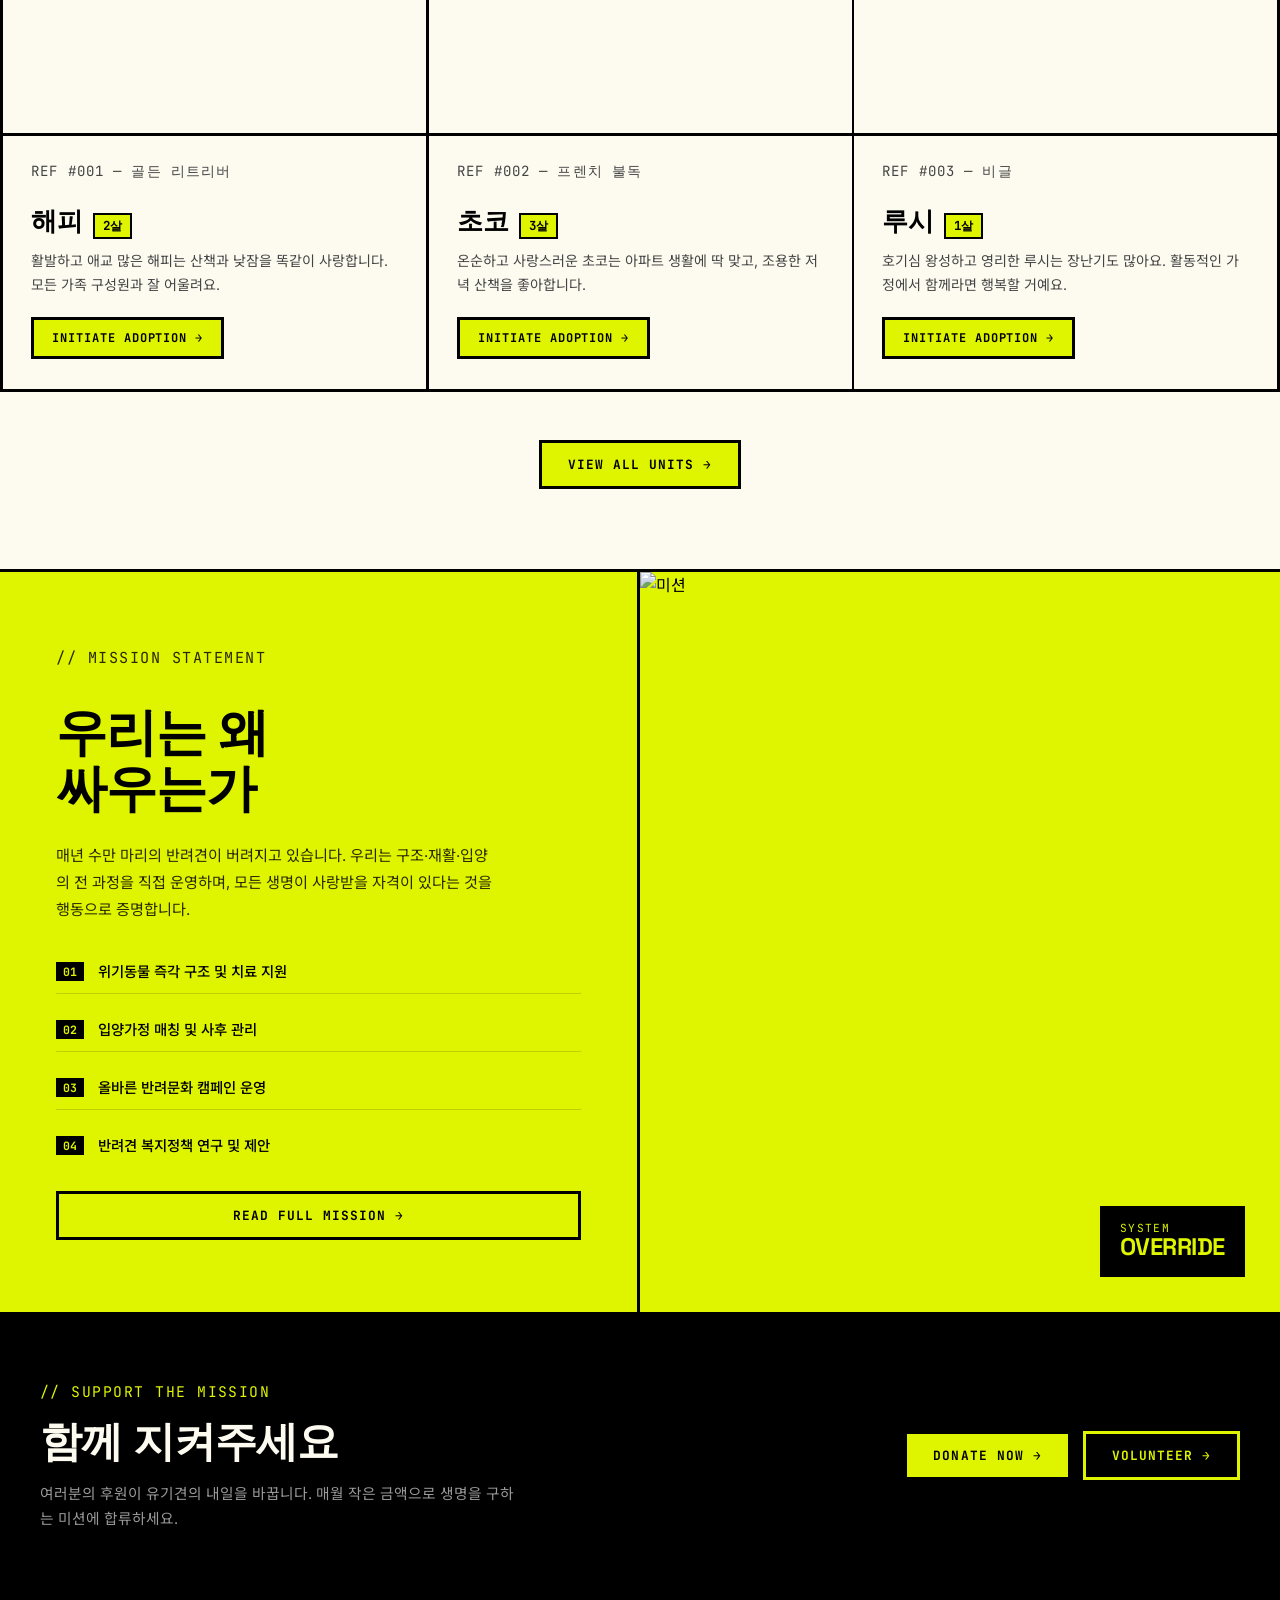
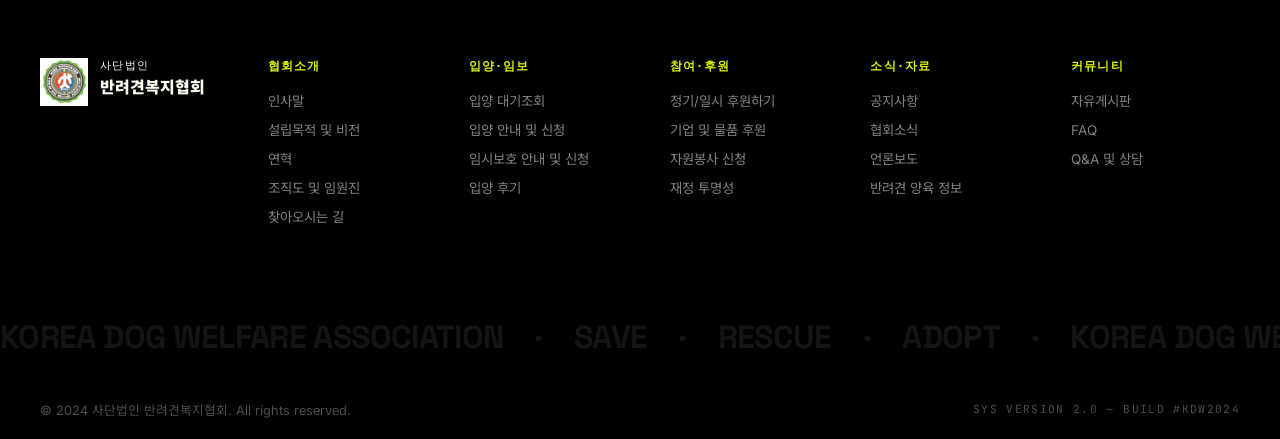
==== commit 0506b70e: "Remove design v1 files and update since year to 1970 - Delete index.html and style.css (design v1) -" ====
--- a/index2.html
+++ b/index2.html
@@ -110,10 +110,6 @@
 
       <div class="hd-right">
         <span class="sys-status"><span class="status-dot"></span>SYSTEM ACTIVE</span>
-        <div class="ver-switcher">
-          <a href="/index.html"  class="ver-btn">1</a>
-          <a href="/index2.html" class="ver-btn ver-active">2</a>
-        </div>
         <button class="hamburger" id="hamburger" aria-label="메뉴 열기">
           <span></span><span></span><span></span>
         </button>
@@ -179,7 +175,7 @@
       </div>
       <div class="stat2-card stat2-card--yellow">
         <p class="stat2-label">SINCE</p>
-        <h2>2012</h2>
+        <h2>1970</h2>
         <p>설립 이후 반려견 복지를 위해 멈추지 않고 달려왔습니다.</p>
       </div>
     </div>
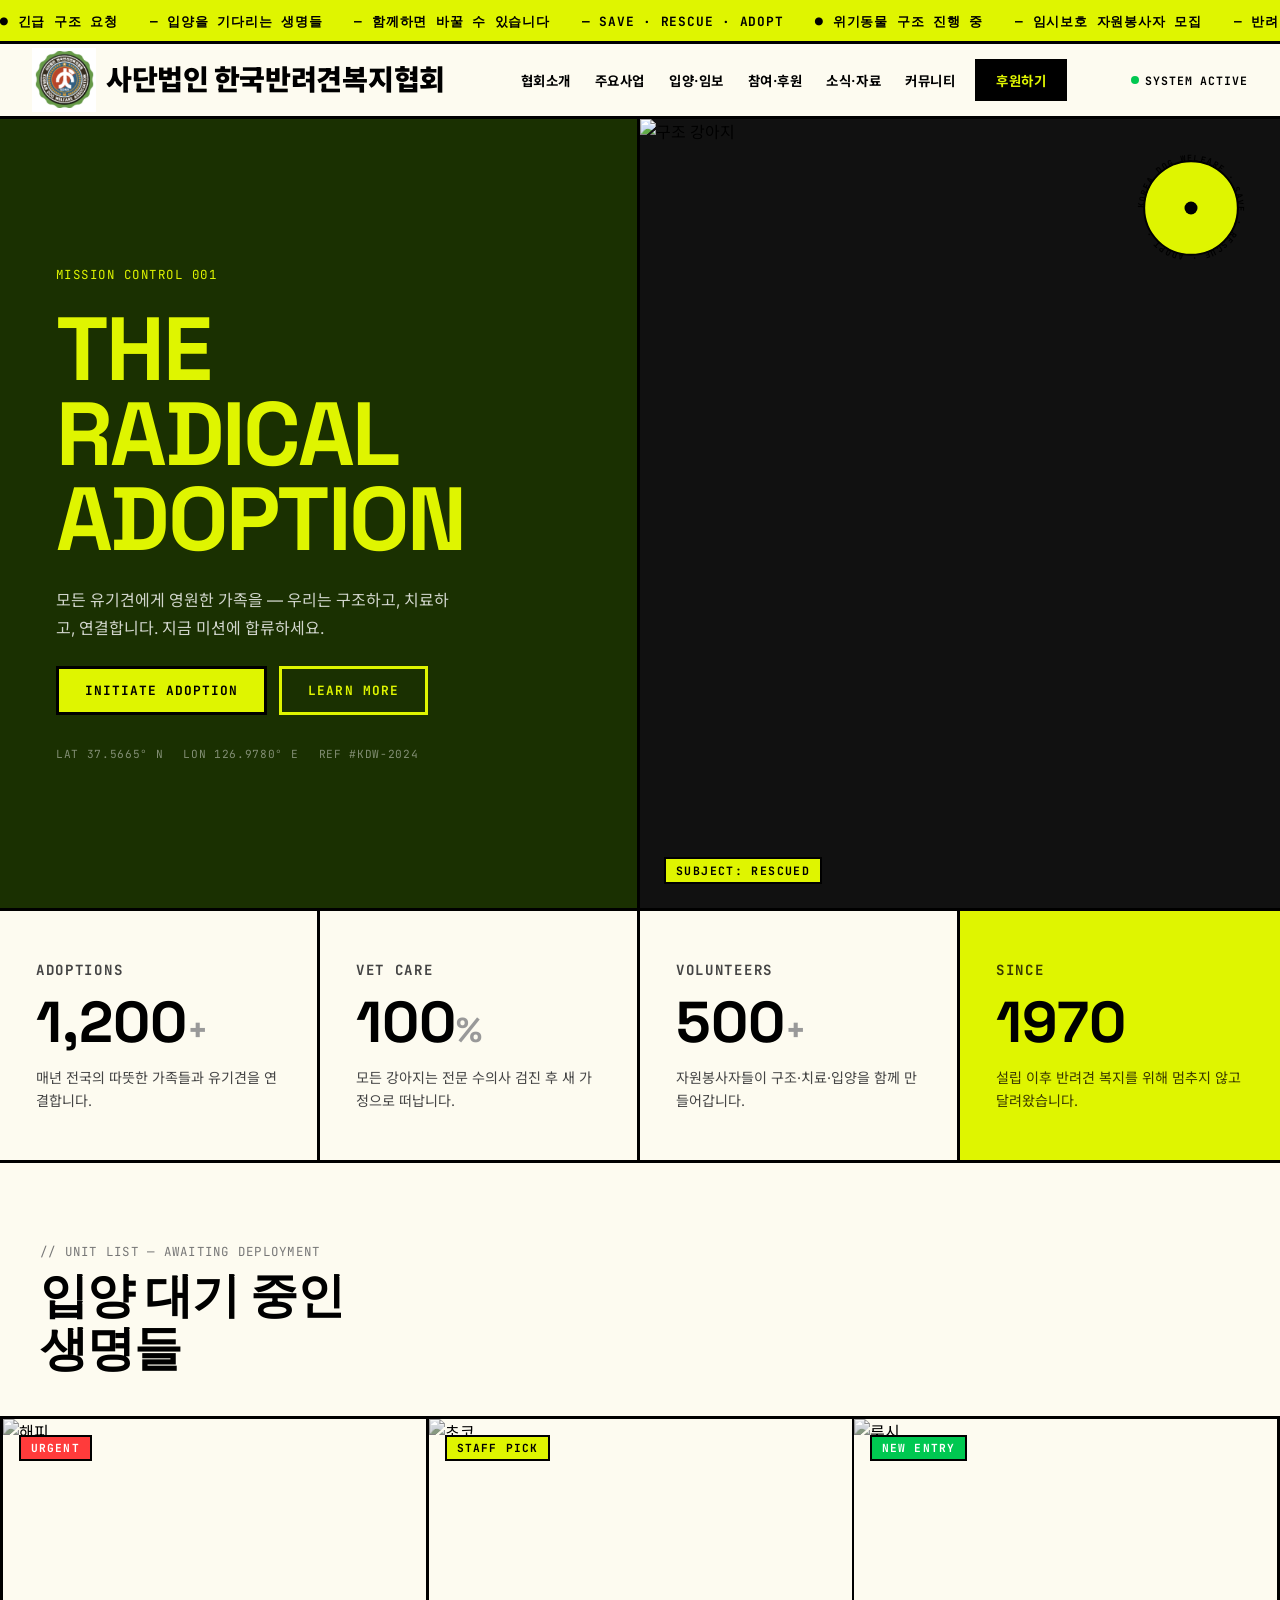
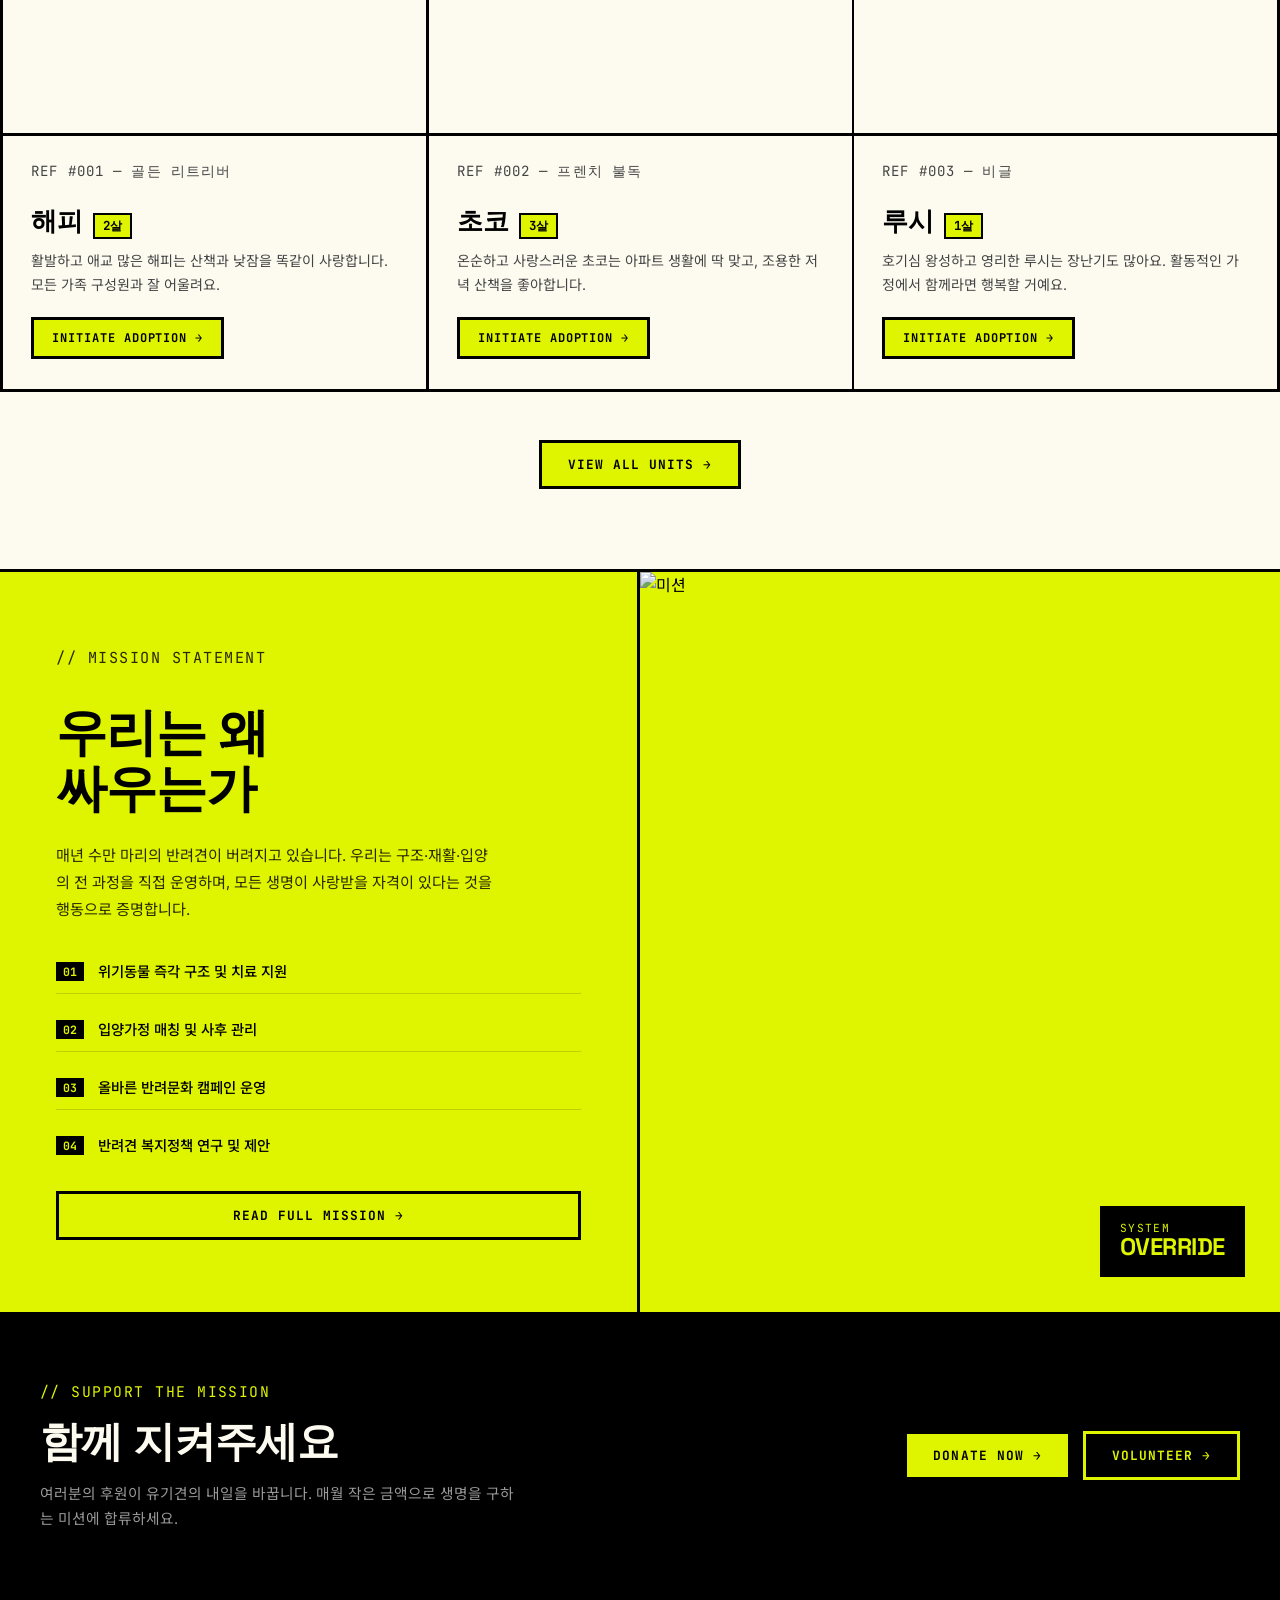
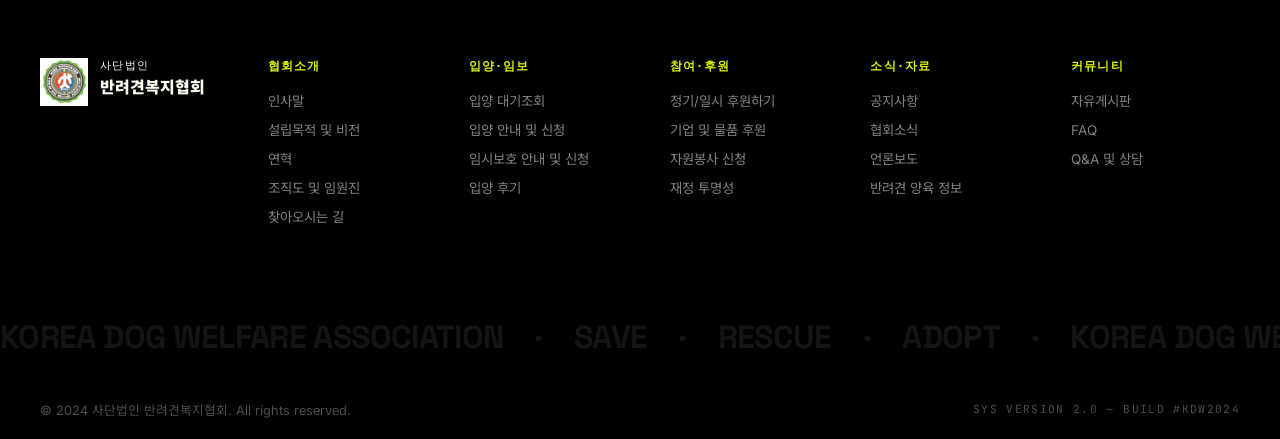
==== commit e39bb038: "Update header logo text to single bold line at 2x font size Co-Authored-By: Claude Sonnet 4.6 <norep" ====
--- a/index2.html
+++ b/index2.html
@@ -39,10 +39,7 @@
 
       <a href="/index2.html" class="logo2">
         <img src="img/logo.png" alt="반려견복지협회 로고" class="logo2-img">
-        <span class="logo2-texts">
-          <span class="logo2-sub">사단법인</span>
-          <span class="logo2-main">한국반려견<br>복지협회</span>
-        </span>
+        <span class="logo2-title">사단법인 한국반려견복지협회</span>
       </a>
 
       <nav class="main-nav" id="mainNav">
--- a/style2.css
+++ b/style2.css
@@ -77,18 +77,19 @@
   cursor: crosshair;
 }
 .logo2-img {
-  width: 46px;
-  height: 46px;
+  width: 64px;
+  height: 64px;
   object-fit: contain;
   flex-shrink: 0;
 }
-.logo2-texts {
-  display: flex;
-  flex-direction: column;
-  line-height: 1.2;
-}
-.logo2-sub  { font-family: var(--font-mono); font-size: .62rem; letter-spacing: .08em; color: #555; }
-.logo2-main { font-family: var(--font-body); font-size: .88rem; font-weight: 900; letter-spacing: -.01em; }
+.logo2-title {
+  font-family: var(--font-body);
+  font-size: 1.76rem;
+  font-weight: 900;
+  letter-spacing: -.01em;
+  white-space: nowrap;
+  line-height: 1;
+}
 
 /* Nav */
 .nav-list2 {
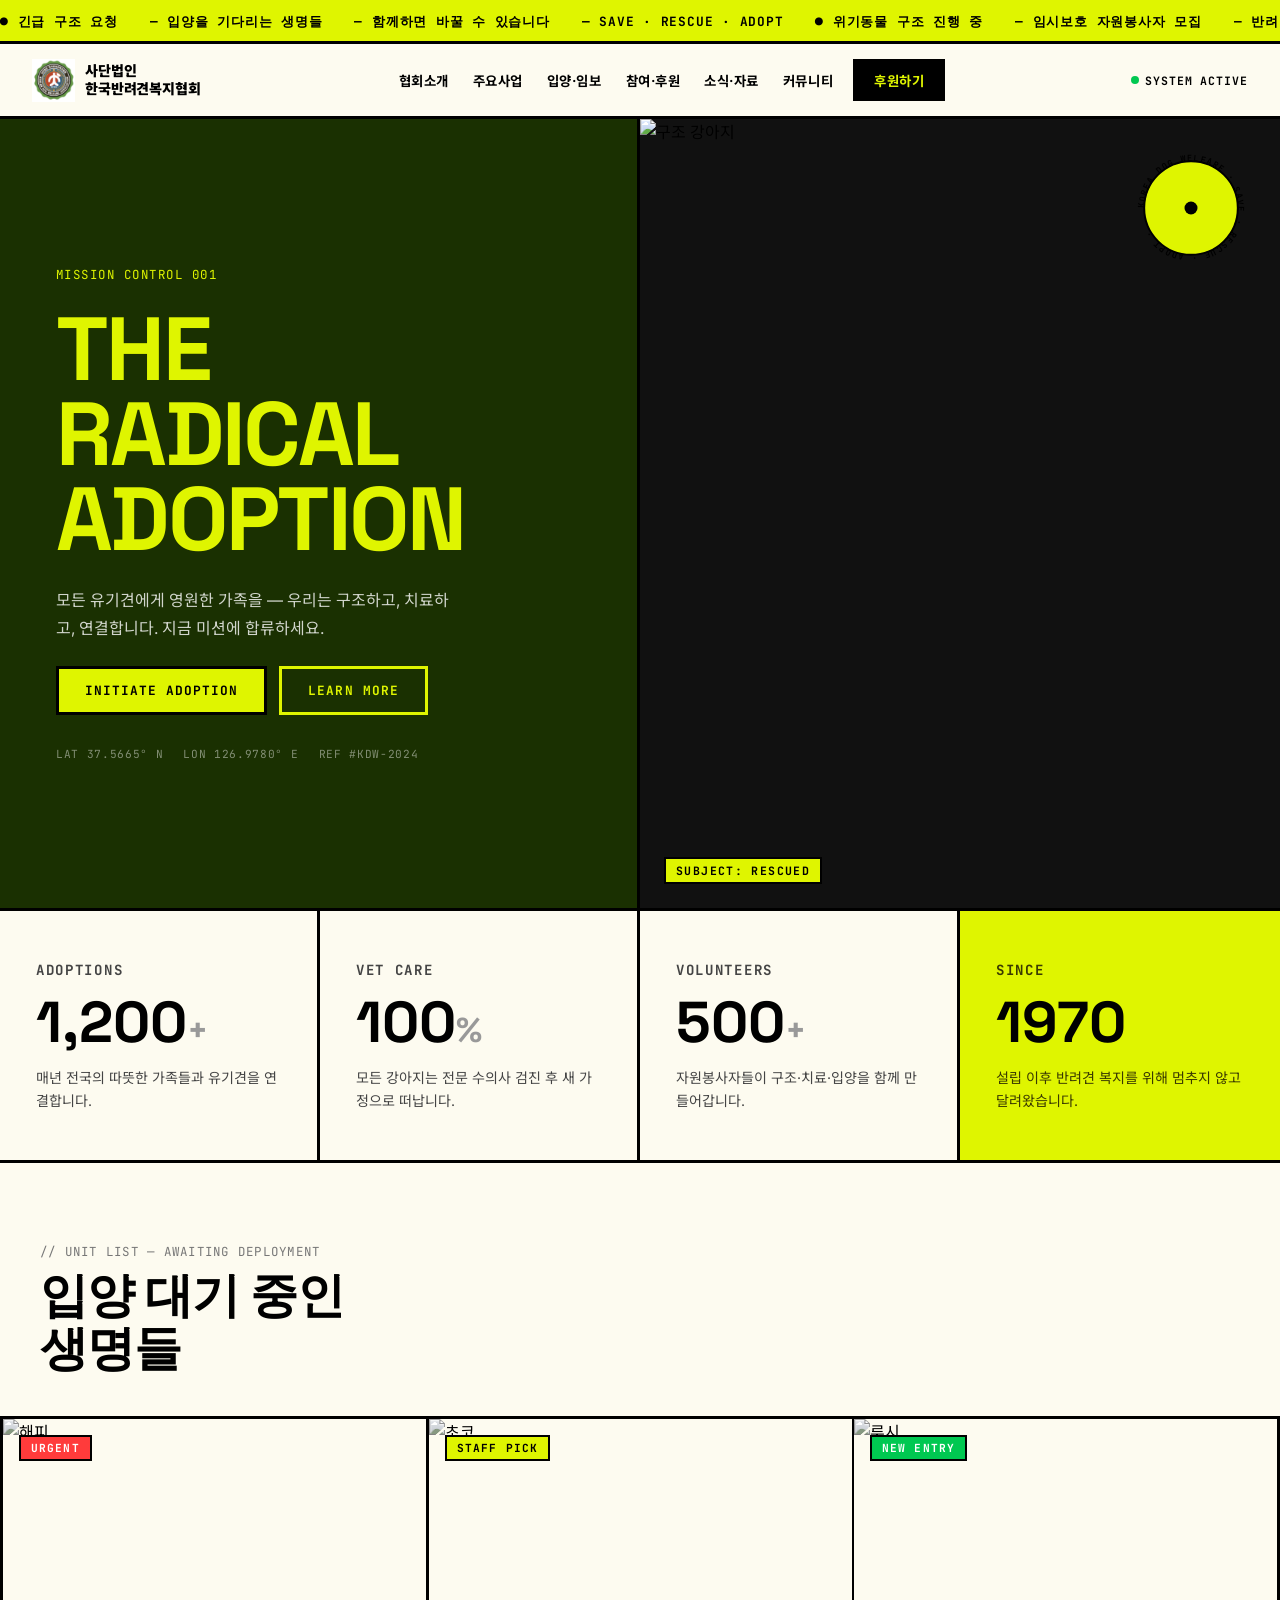
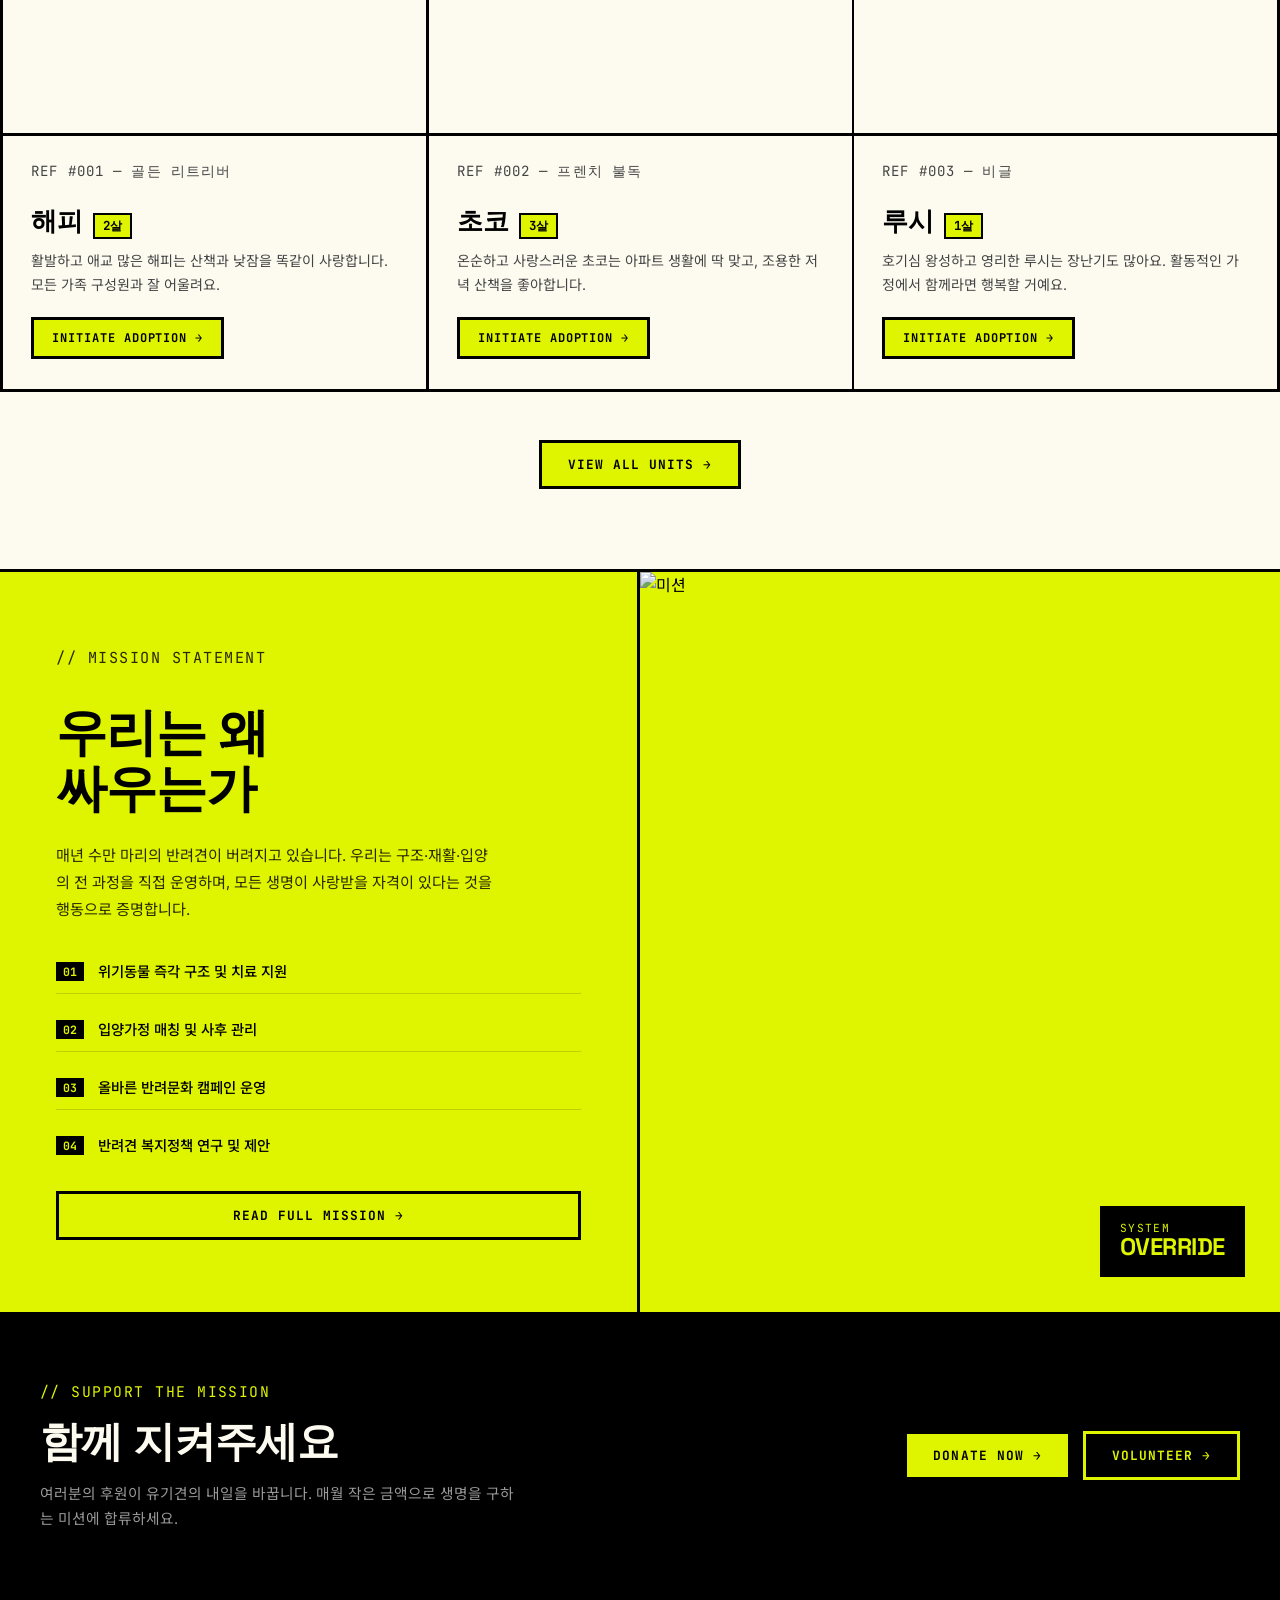
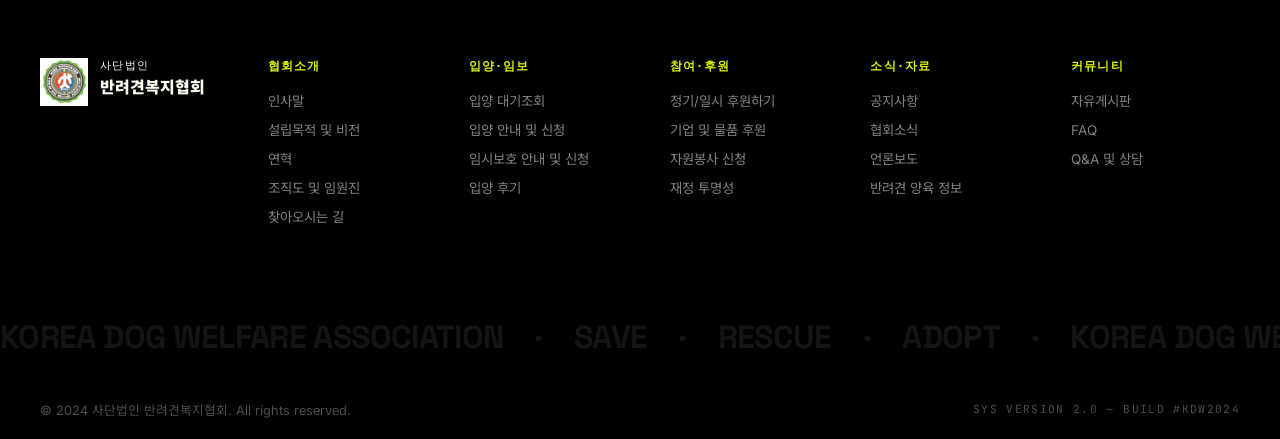
==== commit 86351290: "Split logo text into two lines: 사단법인 / 한국반려견복지협회 Co-Authored-By: Claude Sonnet 4.6 <noreply@anthropi" ====
--- a/index2.html
+++ b/index2.html
@@ -39,7 +39,7 @@
 
       <a href="/index2.html" class="logo2">
         <img src="img/logo.png" alt="반려견복지협회 로고" class="logo2-img">
-        <span class="logo2-title">사단법인 한국반려견복지협회</span>
+        <span class="logo2-title">사단법인<br>한국반려견복지협회</span>
       </a>
 
       <nav class="main-nav" id="mainNav">
--- a/style2.css
+++ b/style2.css
@@ -77,18 +77,17 @@
   cursor: crosshair;
 }
 .logo2-img {
-  width: 64px;
-  height: 64px;
+  width: 43px;
+  height: 43px;
   object-fit: contain;
   flex-shrink: 0;
 }
 .logo2-title {
   font-family: var(--font-body);
-  font-size: 1.76rem;
+  font-size: 0.88rem;
   font-weight: 900;
   letter-spacing: -.01em;
-  white-space: nowrap;
-  line-height: 1;
+  line-height: 1.3;
 }
 
 /* Nav */
